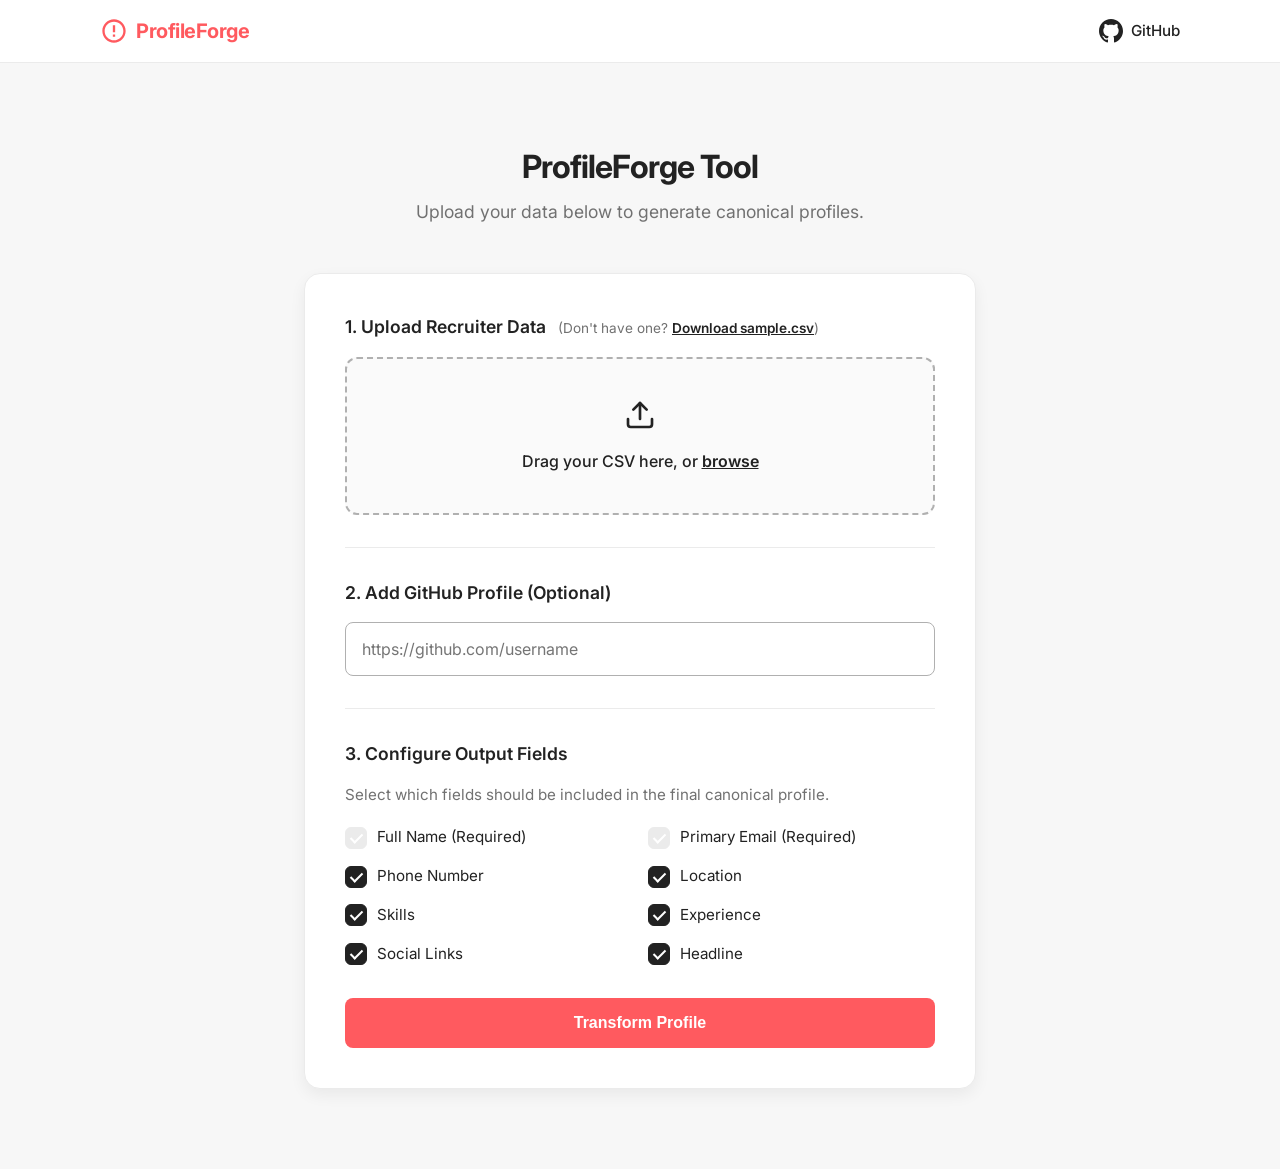
==== app.html @ cc5fbcc4 "feat: split app into landing page and tool page" ====
<!DOCTYPE html>
<html lang="en">
<head>
    <meta charset="UTF-8">
    <meta name="viewport" content="width=device-width, initial-scale=1.0">
    <title>Candidate Profile Transformer</title>
    <link rel="stylesheet" href="style.css">
    <link href="https://fonts.googleapis.com/css2?family=Inter:wght@400;500;600;700&display=swap" rel="stylesheet">
</head>
<body>
    <div class="page-wrapper">
        <header class="top-nav">
            <div class="nav-content">
                <div class="logo">
                    <svg viewBox="0 0 24 24" width="28" height="28" fill="currentColor">
                        <path d="M12 2C6.48 2 2 6.48 2 12s4.48 10 10 10 10-4.48 10-10S17.52 2 12 2zm0 18c-4.41 0-8-3.59-8-8s3.59-8 8-8 8 3.59 8 8-3.59 8-8 8zm-1-13h2v6h-2zm0 8h2v2h-2z"/>
                    </svg>
                    <span>ProfileForge</span>
                </div>
                <div class="nav-links">
                    <a href="https://github.com/Saksham-Gupta-GH/candidate-profile-transformer" target="_blank" class="github-link">
                        <svg width="24" height="24" viewBox="0 0 24 24" fill="currentColor"><path d="M12 0c-6.626 0-12 5.373-12 12 0 5.302 3.438 9.8 8.207 11.387.599.111.793-.261.793-.577v-2.234c-3.338.726-4.033-1.416-4.033-1.416-.546-1.387-1.333-1.756-1.333-1.756-1.089-.745.083-.729.083-.729 1.205.084 1.839 1.237 1.839 1.237 1.07 1.834 2.807 1.304 3.492.997.107-.775.418-1.305.762-1.604-2.665-.305-5.467-1.334-5.467-5.931 0-1.311.469-2.381 1.236-3.221-.124-.303-.535-1.524.117-3.176 0 0 1.008-.322 3.301 1.23.957-.266 1.983-.399 3.003-.404 1.02.005 2.047.138 3.006.404 2.291-1.552 3.297-1.23 3.297-1.23.653 1.653.242 2.874.118 3.176.77.84 1.235 1.911 1.235 3.221 0 4.609-2.807 5.624-5.479 5.921.43.372.823 1.102.823 2.222v3.293c0 .319.192.694.801.576 4.765-1.589 8.199-6.086 8.199-11.386 0-6.627-5.373-12-12-12z"/></svg>
                        <span>GitHub</span>
                    </a>
                </div>
            </div>
        </header>

        <main class="content">
            <div class="hero" style="margin-bottom: 2rem; padding: 2rem 0 1rem;">
                <h1>ProfileForge Tool</h1>
                <p>Upload your data below to generate canonical profiles.</p>
            </div>

            <div class="card">
                <form id="transformForm">
                    
                    <div class="section-title">
                        1. Upload Recruiter Data
                        <span class="helper-text">(Don't have one? <a href="/sample.csv" download class="text-link">Download sample.csv</a>)</span>
                    </div>
                    <div class="form-group">
                        <div class="file-upload-wrapper" id="dropZone">
                            <input type="file" id="csvFile" name="csvFile" accept=".csv" />
                            <div class="upload-icon">
                                <svg viewBox="0 0 24 24" width="32" height="32" stroke="currentColor" stroke-width="2" fill="none" stroke-linecap="round" stroke-linejoin="round"><path d="M21 15v4a2 2 0 0 1-2 2H5a2 2 0 0 1-2-2v-4"></path><polyline points="17 8 12 3 7 8"></polyline><line x1="12" y1="3" x2="12" y2="15"></line></svg>
                            </div>
                            <span id="fileName">Drag your CSV here, or <span class="text-link">browse</span></span>
                        </div>
                    </div>

                    <div class="divider"></div>

                    <div class="section-title">2. Add GitHub Profile (Optional)</div>
                    <div class="form-group">
                        <input type="url" id="githubUrl" name="githubUrl" placeholder="https://github.com/username" autocomplete="off">
                    </div>

                    <div class="divider"></div>

                    <div class="section-title">3. Configure Output Fields</div>
                    <p class="config-desc">Select which fields should be included in the final canonical profile.</p>
                    
                    <div class="config-grid">
                        <label class="checkbox-container">
                            <input type="checkbox" name="configField" value="full_name" checked disabled>
                            <span class="checkmark"></span>
                            Full Name (Required)
                        </label>
                        <label class="checkbox-container">
                            <input type="checkbox" name="configField" value="primary_email" checked disabled>
                            <span class="checkmark"></span>
                            Primary Email (Required)
                        </label>
                        <label class="checkbox-container">
                            <input type="checkbox" name="configField" value="phone" checked>
                            <span class="checkmark"></span>
                            Phone Number
                        </label>
                        <label class="checkbox-container">
                            <input type="checkbox" name="configField" value="location" checked>
                            <span class="checkmark"></span>
                            Location
                        </label>
                        <label class="checkbox-container">
                            <input type="checkbox" name="configField" value="skills" checked>
                            <span class="checkmark"></span>
                            Skills
                        </label>
                        <label class="checkbox-container">
                            <input type="checkbox" name="configField" value="experience" checked>
                            <span class="checkmark"></span>
                            Experience
                        </label>
                        <label class="checkbox-container">
                            <input type="checkbox" name="configField" value="links" checked>
                            <span class="checkmark"></span>
                            Social Links
                        </label>
                        <label class="checkbox-container">
                            <input type="checkbox" name="configField" value="headline" checked>
                            <span class="checkmark"></span>
                            Headline
                        </label>
                    </div>

                    <button type="submit" id="submitBtn" class="primary-btn">
                        <span class="btn-text">Transform Profile</span>
                        <div class="loader" id="loader" style="display: none;"></div>
                    </button>
                </form>
            </div>

            <div id="resultContainer" class="card result-container" style="display: none;">
                <div class="result-header">
                    <h2>Transformed Profiles</h2>
                    <div class="view-toggles">
                        <button id="viewVisualBtn" class="toggle-btn active">Visual</button>
                        <button id="viewJsonBtn" class="toggle-btn">JSON</button>
                    </div>
                </div>
                
                <div id="visualView" class="visual-view">
                    <!-- Candidate cards will be injected here -->
                </div>

                <div id="jsonView" class="json-view" style="display: none;">
                    <div class="json-actions">
                        <button id="copyBtn" class="secondary-btn">Copy JSON</button>
                    </div>
                    <pre><code id="jsonOutput"></code></pre>
                </div>
            </div>
        </main>
    </div>

    <script src="script.js"></script>
</body>
</html>
---- style.css ----
:root {
    --bg-light: #F7F7F7;
    --card-bg: #FFFFFF;
    --border-color: #EBEBEB;
    --text-main: #222222;
    --text-muted: #717171;
    --accent: #FF5A5F;
    --accent-hover: #E61E4D;
    --focus-ring: rgba(255, 90, 95, 0.3);
    --radius-lg: 16px;
    --radius-md: 12px;
    --radius-sm: 8px;
}

* {
    box-sizing: border-box;
    margin: 0;
    padding: 0;
}

body {
    font-family: 'Inter', -apple-system, BlinkMacSystemFont, Roboto, Helvetica, Arial, sans-serif;
    background-color: var(--bg-light);
    color: var(--text-main);
    line-height: 1.5;
    -webkit-font-smoothing: antialiased;
}

.page-wrapper {
    min-height: 100vh;
    display: flex;
    flex-direction: column;
}

.top-nav {
    background-color: var(--card-bg);
    border-bottom: 1px solid var(--border-color);
    padding: 1rem 2rem;
    position: sticky;
    top: 0;
    z-index: 10;
}

.nav-content {
    max-width: 1080px;
    margin: 0 auto;
    display: flex;
    align-items: center;
    justify-content: space-between;
}

.logo {
    display: flex;
    align-items: center;
    gap: 0.5rem;
    color: var(--accent);
    font-weight: 700;
    font-size: 1.25rem;
    letter-spacing: -0.5px;
}

.content {
    flex: 1;
    max-width: 720px;
    margin: 0 auto;
    padding: 3rem 1.5rem;
    width: 100%;
}

.hero {
    margin-bottom: 2.5rem;
    text-align: center;
}

.hero h1 {
    font-size: 2rem;
    font-weight: 700;
    color: var(--text-main);
    margin-bottom: 0.5rem;
    letter-spacing: -1px;
}

.hero p {
    color: var(--text-muted);
    font-size: 1.1rem;
}

.card {
    background: var(--card-bg);
    border: 1px solid var(--border-color);
    border-radius: var(--radius-lg);
    padding: 2.5rem;
    box-shadow: 0 6px 16px rgba(0,0,0,0.06);
    margin-bottom: 2rem;
}

.section-title {
    font-size: 1.1rem;
    font-weight: 600;
    margin-bottom: 1rem;
    color: var(--text-main);
}

.form-group {
    margin-bottom: 1.5rem;
}

.divider {
    height: 1px;
    background-color: var(--border-color);
    margin: 2rem 0;
}

/* File Upload */
.file-upload-wrapper {
    border: 2px dashed #B0B0B0;
    border-radius: var(--radius-md);
    padding: 2.5rem 2rem;
    text-align: center;
    cursor: pointer;
    transition: all 0.2s ease;
    background-color: #FAFAFA;
    position: relative;
}

.file-upload-wrapper:hover, .file-upload-wrapper.dragover {
    border-color: var(--text-main);
    background-color: #F7F7F7;
}

.upload-icon {
    color: var(--text-main);
    margin-bottom: 0.75rem;
}

.file-upload-wrapper input[type="file"] {
    position: absolute;
    top: 0;
    left: 0;
    width: 100%;
    height: 100%;
    opacity: 0;
    cursor: pointer;
}

#fileName {
    color: var(--text-main);
    font-weight: 500;
    font-size: 1rem;
}

.text-link {
    color: var(--text-main);
    text-decoration: underline;
    font-weight: 600;
}

/* Inputs */
input[type="url"] {
    width: 100%;
    background: #FFFFFF;
    border: 1px solid #B0B0B0;
    border-radius: var(--radius-sm);
    color: var(--text-main);
    padding: 1rem;
    font-family: inherit;
    font-size: 1rem;
    transition: border-color 0.2s ease, box-shadow 0.2s ease;
}

input[type="url"]:focus {
    outline: none;
    border-color: var(--text-main);
    box-shadow: 0 0 0 2px var(--text-main);
}

/* Config Builder Checkboxes */
.config-desc {
    color: var(--text-muted);
    font-size: 0.95rem;
    margin-bottom: 1.25rem;
}

.config-grid {
    display: grid;
    grid-template-columns: repeat(auto-fill, minmax(200px, 1fr));
    gap: 1rem;
    margin-bottom: 2rem;
}

.checkbox-container {
    display: flex;
    align-items: center;
    position: relative;
    padding-left: 32px;
    cursor: pointer;
    font-size: 0.95rem;
    user-select: none;
    color: var(--text-main);
}

.checkbox-container input {
    position: absolute;
    opacity: 0;
    cursor: pointer;
    height: 0;
    width: 0;
}

.checkmark {
    position: absolute;
    top: 50%;
    transform: translateY(-50%);
    left: 0;
    height: 22px;
    width: 22px;
    background-color: #FFFFFF;
    border: 1px solid #B0B0B0;
    border-radius: 6px;
    transition: all 0.2s;
}

.checkbox-container:hover input ~ .checkmark {
    border-color: var(--text-main);
}

.checkbox-container input:checked ~ .checkmark {
    background-color: var(--text-main);
    border-color: var(--text-main);
}

.checkbox-container input:disabled ~ .checkmark {
    background-color: #EBEBEB;
    border-color: #EBEBEB;
    cursor: not-allowed;
}
.checkbox-container input:disabled {
    cursor: not-allowed;
}

.checkmark:after {
    content: "";
    position: absolute;
    display: none;
}

.checkbox-container input:checked ~ .checkmark:after {
    display: block;
}

.checkbox-container .checkmark:after {
    left: 7px;
    top: 3px;
    width: 5px;
    height: 10px;
    border: solid white;
    border-width: 0 2px 2px 0;
    transform: rotate(45deg);
}

/* Buttons */
.primary-btn {
    width: 100%;
    background: var(--accent);
    color: white;
    border: none;
    padding: 1rem;
    border-radius: var(--radius-sm);
    font-size: 1rem;
    font-weight: 600;
    cursor: pointer;
    transition: background 0.2s ease, transform 0.1s ease;
    display: flex;
    justify-content: center;
    align-items: center;
}

.primary-btn:hover {
    background: var(--accent-hover);
}

.primary-btn:active {
    transform: scale(0.98);
}

.primary-btn:disabled {
    opacity: 0.7;
    cursor: not-allowed;
}

/* Loader */
.loader {
    border: 2px solid rgba(255,255,255,0.3);
    border-radius: 50%;
    border-top: 2px solid white;
    width: 20px;
    height: 20px;
    animation: spin 1s linear infinite;
}

@keyframes spin {
    0% { transform: rotate(0deg); }
    100% { transform: rotate(360deg); }
}

/* Results */
.result-container {
    animation: slideUp 0.4s ease-out;
}

@keyframes slideUp {
    from { opacity: 0; transform: translateY(20px); }
    to { opacity: 1; transform: translateY(0); }
}

.result-header {
    display: flex;
    justify-content: space-between;
    align-items: center;
    margin-bottom: 1.5rem;
}

.result-header h2 {
    font-size: 1.25rem;
    font-weight: 600;
}

.secondary-btn {
    background: #FFFFFF;
    border: 1px solid var(--text-main);
    color: var(--text-main);
    padding: 0.5rem 1rem;
    border-radius: var(--radius-sm);
    cursor: pointer;
    font-size: 0.85rem;
    font-weight: 600;
    transition: all 0.2s;
}

.secondary-btn:hover {
    background: #F7F7F7;
}

pre {
    background: #F7F7F7;
    padding: 1.5rem;
    border-radius: var(--radius-md);
    overflow-x: auto;
    font-size: 0.85rem;
    color: var(--text-main);
    border: 1px solid var(--border-color);
}

/* Toggles */
.view-toggles {
    display: flex;
    background: #F7F7F7;
    border-radius: var(--radius-sm);
    padding: 0.25rem;
    border: 1px solid var(--border-color);
}
.toggle-btn {
    background: transparent;
    border: none;
    padding: 0.5rem 1rem;
    font-size: 0.85rem;
    font-weight: 600;
    color: var(--text-muted);
    border-radius: 6px;
    cursor: pointer;
    transition: all 0.2s;
}
.toggle-btn.active {
    background: #FFFFFF;
    color: var(--text-main);
    box-shadow: 0 1px 3px rgba(0,0,0,0.1);
}

/* Candidate Cards */
.candidate-card {
    background: #FFFFFF;
    border: 1px solid var(--border-color);
    border-radius: var(--radius-md);
    padding: 1.5rem;
    margin-bottom: 1.5rem;
    box-shadow: 0 2px 8px rgba(0,0,0,0.04);
}
.candidate-header {
    display: flex;
    justify-content: space-between;
    align-items: flex-start;
    margin-bottom: 1rem;
}
.candidate-name {
    font-size: 1.25rem;
    font-weight: 700;
    margin-bottom: 0.25rem;
}
.candidate-headline {
    color: var(--text-muted);
    font-size: 0.95rem;
}
.candidate-contact {
    display: flex;
    flex-wrap: wrap;
    gap: 1rem;
    margin-bottom: 1.5rem;
    font-size: 0.9rem;
    color: var(--text-main);
}
.contact-item {
    display: flex;
    align-items: center;
    gap: 0.4rem;
}
.contact-item svg {
    color: var(--text-muted);
}
.candidate-section {
    margin-bottom: 1.5rem;
}
.candidate-section:last-child {
    margin-bottom: 0;
}
.candidate-section-title {
    font-size: 0.95rem;
    font-weight: 600;
    margin-bottom: 0.75rem;
    text-transform: uppercase;
    letter-spacing: 0.5px;
    color: var(--text-muted);
}
.skills-container {
    display: flex;
    flex-wrap: wrap;
    gap: 0.5rem;
}
.skill-tag {
    background: #F7F7F7;
    border: 1px solid var(--border-color);
    padding: 0.3rem 0.75rem;
    border-radius: 20px;
    font-size: 0.85rem;
    font-weight: 500;
}
.experience-list {
    list-style: none;
}
.experience-item {
    position: relative;
    padding-left: 1.5rem;
    margin-bottom: 1rem;
}
.experience-item:last-child {
    margin-bottom: 0;
}
.experience-item::before {
    content: "";
    position: absolute;
    left: 0;
    top: 6px;
    width: 8px;
    height: 8px;
    border-radius: 50%;
    background: var(--accent);
}
.exp-title {
    font-weight: 600;
    font-size: 1rem;
}
.exp-company {
    color: var(--text-main);
    font-size: 0.95rem;
    margin-bottom: 0.2rem;
}
.exp-date {
    color: var(--text-muted);
    font-size: 0.85rem;
}

.json-actions {
    margin-bottom: 1rem;
}

/* Landing Page Additions */
.github-link {
    display: flex;
    align-items: center;
    gap: 0.5rem;
    color: var(--text-main);
    text-decoration: none;
    font-weight: 500;
    font-size: 0.95rem;
    transition: color 0.2s;
}
.github-link:hover {
    color: var(--accent);
}

.about-section {
    display: grid;
    grid-template-columns: repeat(auto-fit, minmax(250px, 1fr));
    gap: 1.5rem;
    margin-top: 3rem;
    text-align: left;
}
.about-card {
    background: #FFFFFF;
    border: 1px solid var(--border-color);
    padding: 1.5rem;
    border-radius: var(--radius-md);
    box-shadow: 0 2px 8px rgba(0,0,0,0.03);
}
.about-icon {
    display: inline-flex;
    align-items: center;
    justify-content: center;
    width: 48px;
    height: 48px;
    background: #FFF0F2;
    color: var(--accent);
    border-radius: 12px;
    margin-bottom: 1rem;
}
.about-card h3 {
    font-size: 1.1rem;
    margin-bottom: 0.5rem;
    color: var(--text-main);
}
.about-card p {
    font-size: 0.95rem;
    color: var(--text-muted);
    line-height: 1.5;
}
.helper-text {
    font-size: 0.85rem;
    color: var(--text-muted);
    font-weight: normal;
    margin-left: 0.5rem;
}
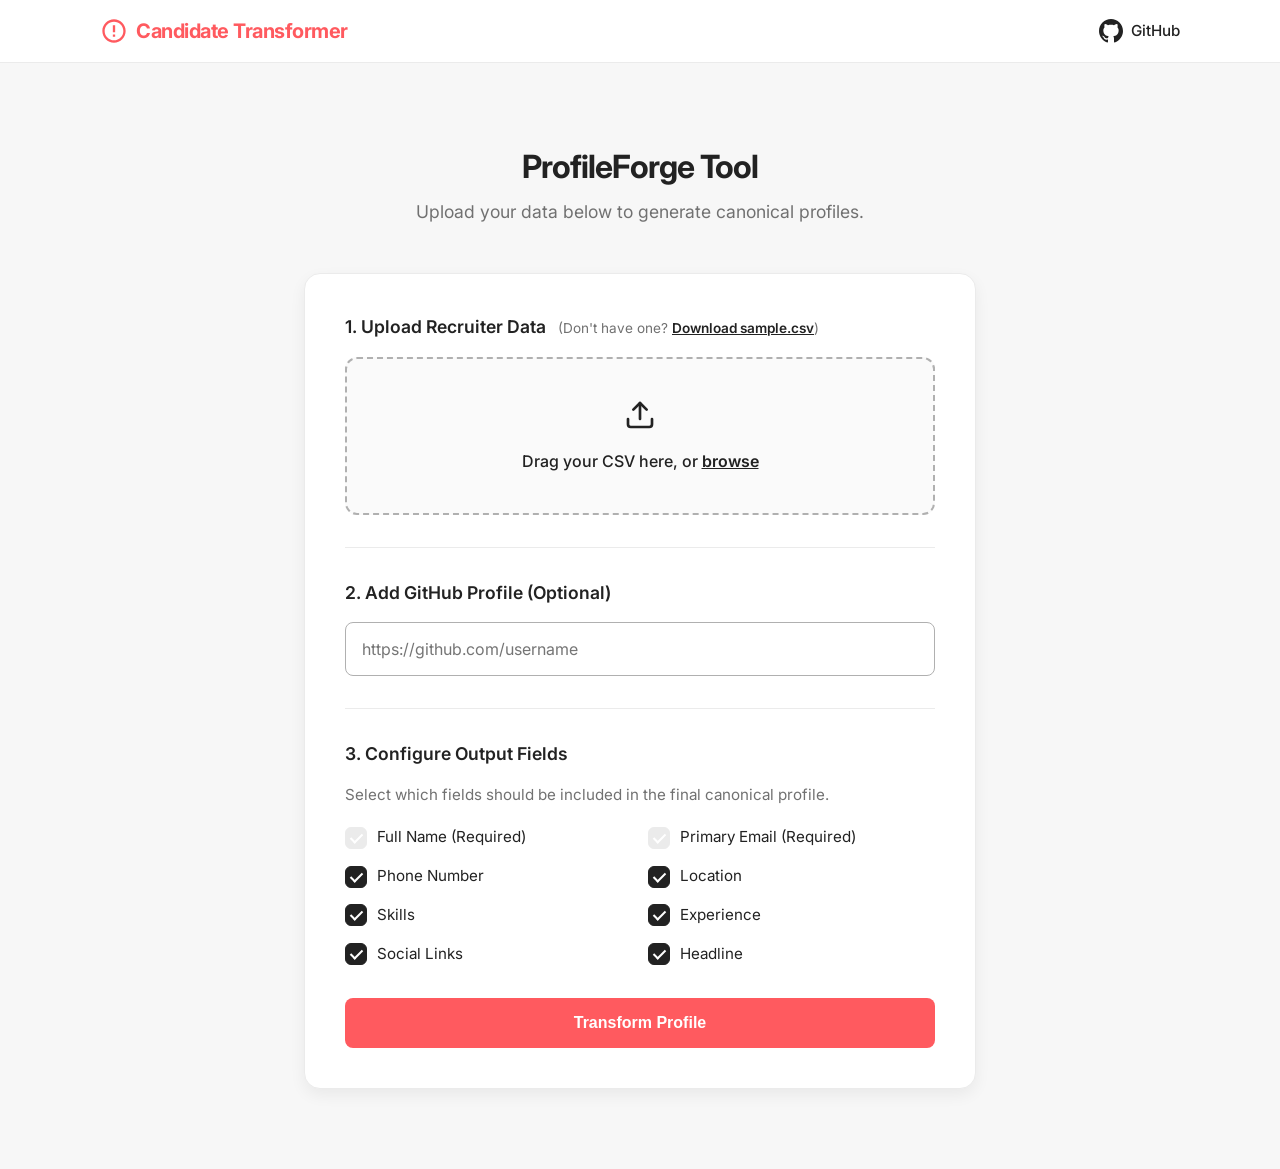
==== commit 205ef94b: "fix: ui improvements to landing page and rename to candidate transformer" ====
--- a/app.html
+++ b/app.html
@@ -11,12 +11,12 @@
     <div class="page-wrapper">
         <header class="top-nav">
             <div class="nav-content">
-                <div class="logo">
+                <a href="index.html" class="logo">
                     <svg viewBox="0 0 24 24" width="28" height="28" fill="currentColor">
                         <path d="M12 2C6.48 2 2 6.48 2 12s4.48 10 10 10 10-4.48 10-10S17.52 2 12 2zm0 18c-4.41 0-8-3.59-8-8s3.59-8 8-8 8 3.59 8 8-3.59 8-8 8zm-1-13h2v6h-2zm0 8h2v2h-2z"/>
                     </svg>
-                    <span>ProfileForge</span>
-                </div>
+                    <span>Candidate Transformer</span>
+                </a>
                 <div class="nav-links">
                     <a href="https://github.com/Saksham-Gupta-GH/candidate-profile-transformer" target="_blank" class="github-link">
                         <svg width="24" height="24" viewBox="0 0 24 24" fill="currentColor"><path d="M12 0c-6.626 0-12 5.373-12 12 0 5.302 3.438 9.8 8.207 11.387.599.111.793-.261.793-.577v-2.234c-3.338.726-4.033-1.416-4.033-1.416-.546-1.387-1.333-1.756-1.333-1.756-1.089-.745.083-.729.083-.729 1.205.084 1.839 1.237 1.839 1.237 1.07 1.834 2.807 1.304 3.492.997.107-.775.418-1.305.762-1.604-2.665-.305-5.467-1.334-5.467-5.931 0-1.311.469-2.381 1.236-3.221-.124-.303-.535-1.524.117-3.176 0 0 1.008-.322 3.301 1.23.957-.266 1.983-.399 3.003-.404 1.02.005 2.047.138 3.006.404 2.291-1.552 3.297-1.23 3.297-1.23.653 1.653.242 2.874.118 3.176.77.84 1.235 1.911 1.235 3.221 0 4.609-2.807 5.624-5.479 5.921.43.372.823 1.102.823 2.222v3.293c0 .319.192.694.801.576 4.765-1.589 8.199-6.086 8.199-11.386 0-6.627-5.373-12-12-12z"/></svg>
--- a/style.css
+++ b/style.css
@@ -57,6 +57,7 @@
     font-weight: 700;
     font-size: 1.25rem;
     letter-spacing: -0.5px;
+    text-decoration: none;
 }
 
 .content {
@@ -499,10 +500,18 @@
 
 .about-section {
     display: grid;
-    grid-template-columns: repeat(auto-fit, minmax(250px, 1fr));
-    gap: 1.5rem;
-    margin-top: 3rem;
+    grid-template-columns: repeat(3, 1fr);
+    gap: 2rem;
+    margin-top: 4rem;
     text-align: left;
+    max-width: 1000px;
+    margin-left: auto;
+    margin-right: auto;
+}
+@media (max-width: 768px) {
+    .about-section {
+        grid-template-columns: 1fr;
+    }
 }
 .about-card {
     background: #FFFFFF;
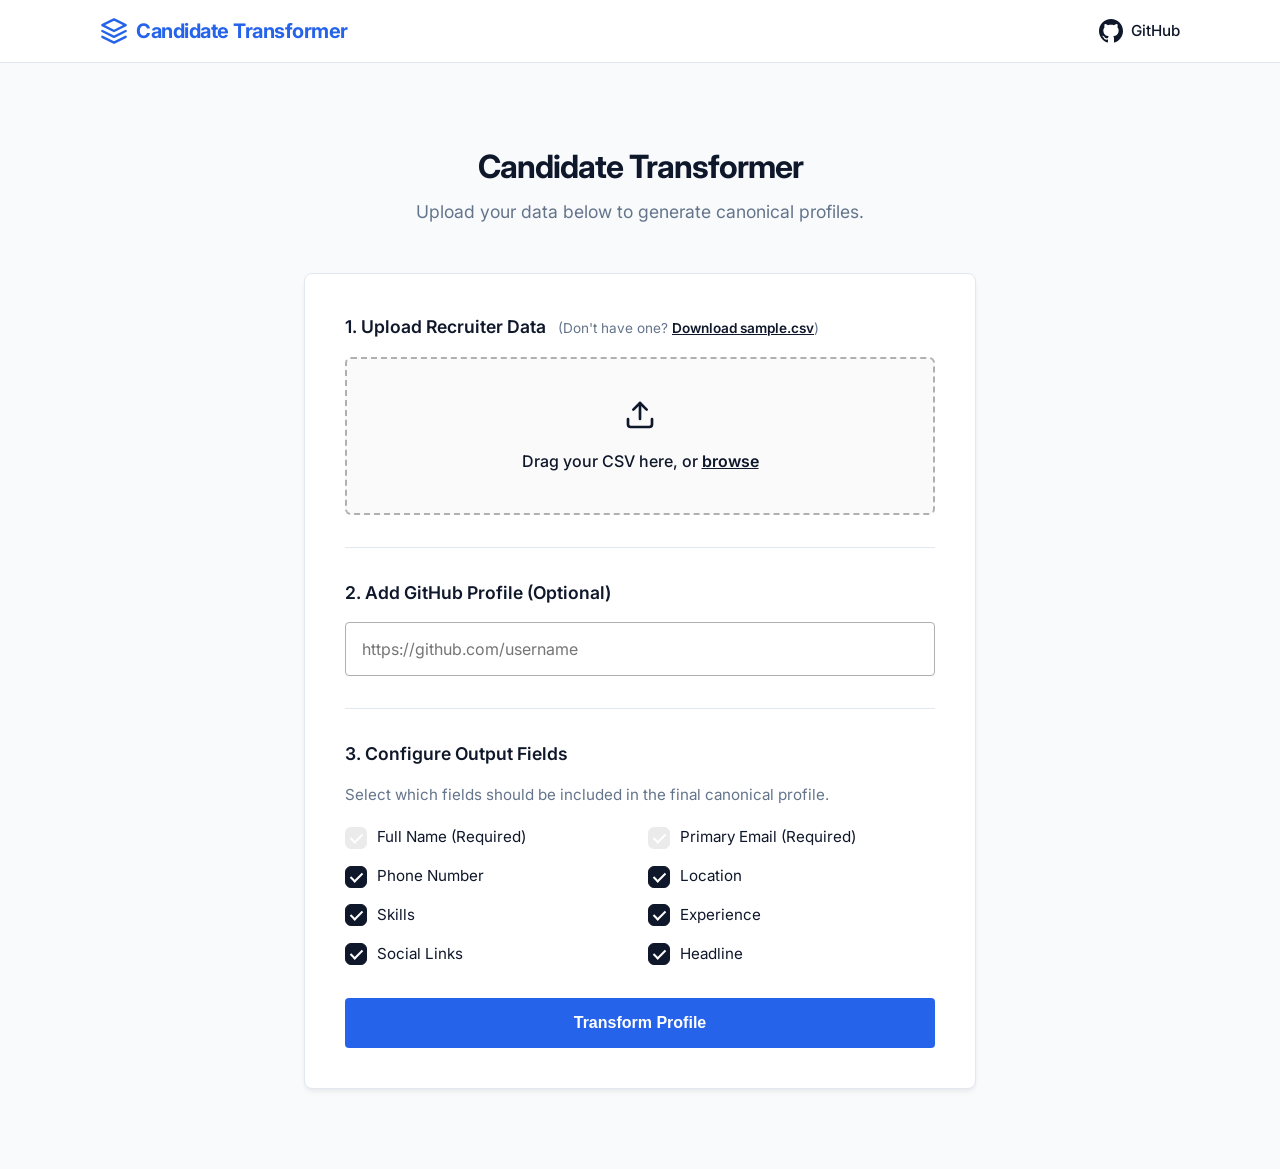
==== commit 0535c495: "style: overhaul ui to enterprise aesthetic" ====
--- a/app.html
+++ b/app.html
@@ -12,8 +12,10 @@
         <header class="top-nav">
             <div class="nav-content">
                 <a href="index.html" class="logo">
-                    <svg viewBox="0 0 24 24" width="28" height="28" fill="currentColor">
-                        <path d="M12 2C6.48 2 2 6.48 2 12s4.48 10 10 10 10-4.48 10-10S17.52 2 12 2zm0 18c-4.41 0-8-3.59-8-8s3.59-8 8-8 8 3.59 8 8-3.59 8-8 8zm-1-13h2v6h-2zm0 8h2v2h-2z"/>
+                    <svg viewBox="0 0 24 24" width="28" height="28" fill="none" stroke="currentColor" stroke-width="2" stroke-linecap="round" stroke-linejoin="round">
+                        <polygon points="12 2 2 7 12 12 22 7 12 2"></polygon>
+                        <polyline points="2 17 12 22 22 17"></polyline>
+                        <polyline points="2 12 12 17 22 12"></polyline>
                     </svg>
                     <span>Candidate Transformer</span>
                 </a>
@@ -28,7 +30,7 @@
 
         <main class="content">
             <div class="hero" style="margin-bottom: 2rem; padding: 2rem 0 1rem;">
-                <h1>ProfileForge Tool</h1>
+                <h1>Candidate Transformer</h1>
                 <p>Upload your data below to generate canonical profiles.</p>
             </div>
 
--- a/style.css
+++ b/style.css
@@ -1,15 +1,15 @@
 :root {
-    --bg-light: #F7F7F7;
+    --bg-light: #F8FAFC;
     --card-bg: #FFFFFF;
-    --border-color: #EBEBEB;
-    --text-main: #222222;
-    --text-muted: #717171;
-    --accent: #FF5A5F;
-    --accent-hover: #E61E4D;
-    --focus-ring: rgba(255, 90, 95, 0.3);
-    --radius-lg: 16px;
-    --radius-md: 12px;
-    --radius-sm: 8px;
+    --border-color: #E2E8F0;
+    --text-main: #0F172A;
+    --text-muted: #64748B;
+    --accent: #2563EB;
+    --accent-hover: #1D4ED8;
+    --focus-ring: rgba(37, 99, 235, 0.3);
+    --radius-lg: 8px;
+    --radius-md: 6px;
+    --radius-sm: 4px;
 }
 
 * {
@@ -91,7 +91,7 @@
     border: 1px solid var(--border-color);
     border-radius: var(--radius-lg);
     padding: 2.5rem;
-    box-shadow: 0 6px 16px rgba(0,0,0,0.06);
+    box-shadow: 0 4px 6px -1px rgba(0,0,0,0.05), 0 2px 4px -1px rgba(0,0,0,0.03);
     margin-bottom: 2rem;
 }
 
@@ -518,7 +518,7 @@
     border: 1px solid var(--border-color);
     padding: 1.5rem;
     border-radius: var(--radius-md);
-    box-shadow: 0 2px 8px rgba(0,0,0,0.03);
+    box-shadow: 0 4px 6px -1px rgba(0,0,0,0.05), 0 2px 4px -1px rgba(0,0,0,0.03);
 }
 .about-icon {
     display: inline-flex;
@@ -526,7 +526,7 @@
     justify-content: center;
     width: 48px;
     height: 48px;
-    background: #FFF0F2;
+    background: #F1F5F9;
     color: var(--accent);
     border-radius: 12px;
     margin-bottom: 1rem;
